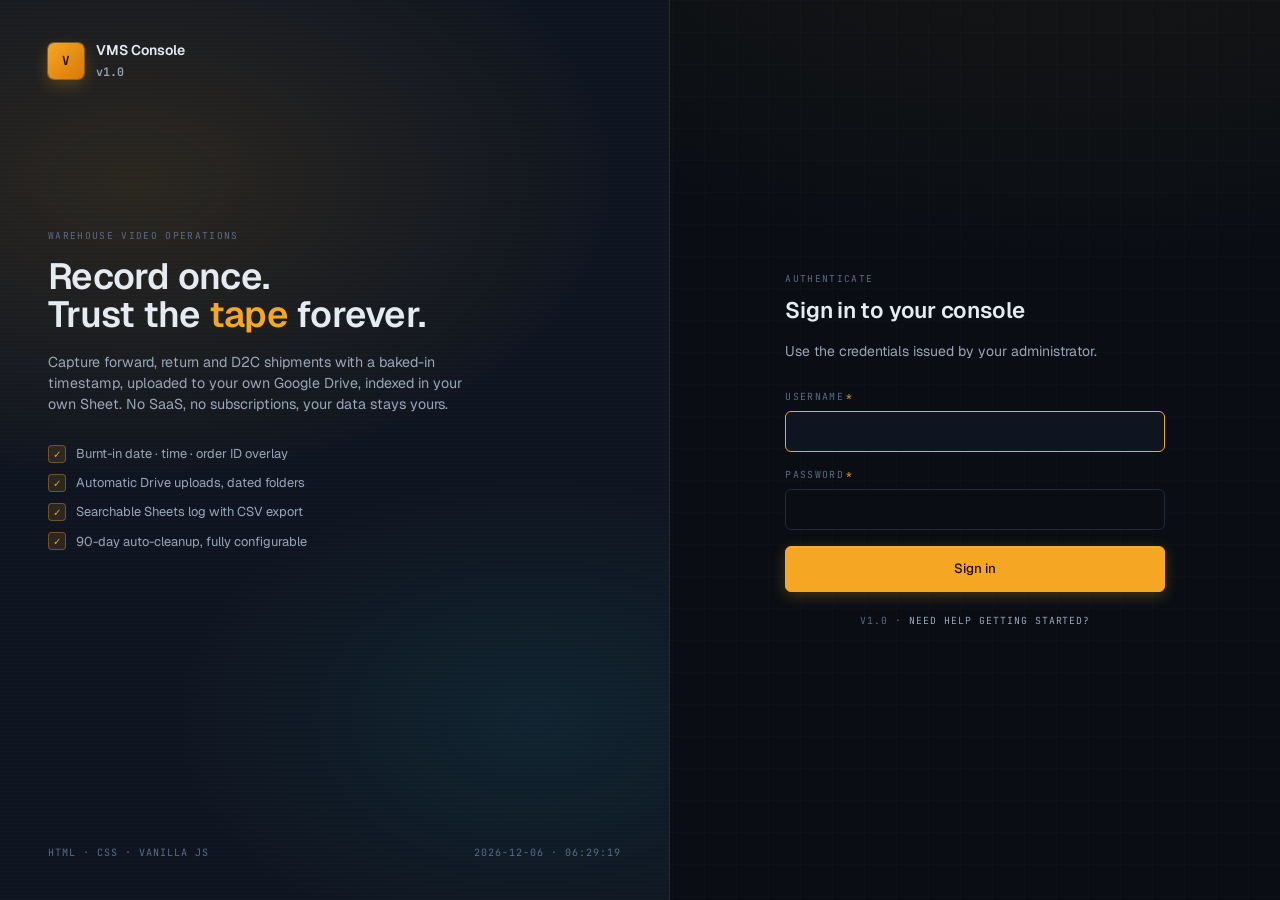
==== pages/dashboard.html @ 7dedce04 "Add files via upload" ====
<!DOCTYPE html>
<html lang="en">
<head>
  <meta charset="UTF-8" />
  <meta name="viewport" content="width=device-width, initial-scale=1.0" />
  <meta name="theme-color" content="#0a0e14" />
  <title>Dashboard · VMS Console</title>
  <link rel="stylesheet" href="../css/main.css" />
</head>
<body>
  <div id="shell"></div>

  <script src="../js/config.js"></script>
  <script src="../js/ui.js"></script>
  <script src="../js/api.js"></script>
  <script src="../js/auth.js"></script>
  <script src="../js/shell.js"></script>
  <script src="../js/page-dashboard.js"></script>
</body>
</html>
---- css/main.css ----
/* =============================================================================
 *  VMS  ·  MAIN STYLESHEET
 *  Industrial-console aesthetic. Dark surfaces, amber accent, monospaced data.
 * ============================================================================= */

/* ---------- fonts (free, hosted by Google) -------------------------------- */
@import url('https://fonts.googleapis.com/css2?family=Geist:wght@400;500;600;700&family=JetBrains+Mono:wght@400;500;600&display=swap');

/* ---------- design tokens ------------------------------------------------- */
:root {
  /* surfaces */
  --bg:           #0a0e14;
  --bg-elev-1:    #0f1520;
  --bg-elev-2:    #131b27;
  --bg-elev-3:    #1a2434;
  --surface-glass: rgba(19, 27, 39, .72);

  /* lines */
  --line:         #1f2a3a;
  --line-strong:  #2d3b52;

  /* text */
  --text:         #e6ebf2;
  --text-dim:     #9aa6b8;
  --text-mute:    #5d6b80;

  /* accents */
  --accent:       #f5a623;      /* industrial amber */
  --accent-soft:  rgba(245, 166, 35, .12);
  --accent-line:  rgba(245, 166, 35, .35);

  --cyan:         #22d3ee;      /* live / recording */
  --cyan-soft:    rgba(34, 211, 238, .12);

  --ok:           #34d399;
  --ok-soft:      rgba(52, 211, 153, .12);
  --warn:         #fbbf24;
  --danger:       #f87171;
  --danger-soft:  rgba(248, 113, 113, .12);

  /* effects */
  --shadow-sm: 0 1px 2px rgba(0,0,0,.4);
  --shadow-md: 0 4px 14px rgba(0,0,0,.45), 0 1px 2px rgba(0,0,0,.3);
  --shadow-lg: 0 20px 50px rgba(0,0,0,.55), 0 2px 4px rgba(0,0,0,.4);

  --radius:    6px;
  --radius-lg: 10px;

  --font-sans: 'Geist', system-ui, -apple-system, 'Segoe UI', sans-serif;
  --font-mono: 'JetBrains Mono', ui-monospace, 'SF Mono', Menlo, monospace;
}

/* ---------- reset --------------------------------------------------------- */
*, *::before, *::after { box-sizing: border-box; }
html, body {
  margin: 0; padding: 0;
  background: var(--bg); color: var(--text);
  font-family: var(--font-sans);
  font-size: 14px; line-height: 1.5;
  -webkit-font-smoothing: antialiased;
  min-height: 100vh;
}
body {
  background-image:
    radial-gradient(1200px 600px at 85% -10%, rgba(245,166,35,.05), transparent 60%),
    radial-gradient(900px 500px at -10% 110%, rgba(34,211,238,.04), transparent 60%),
    linear-gradient(var(--bg), var(--bg));
  background-attachment: fixed;
}
a       { color: var(--accent); text-decoration: none; }
a:hover { text-decoration: underline; }
button  { font: inherit; cursor: pointer; }
input, select, textarea { font: inherit; color: inherit; }
img, video, canvas { display: block; max-width: 100%; }

/* faint grid texture — adds the "console" feel without being noisy */
body::before {
  content: ''; position: fixed; inset: 0; pointer-events: none; z-index: 0;
  background-image:
    linear-gradient(rgba(255,255,255,.014) 1px, transparent 1px),
    linear-gradient(90deg, rgba(255,255,255,.014) 1px, transparent 1px);
  background-size: 32px 32px;
}

/* ---------- typography ---------------------------------------------------- */
h1, h2, h3, h4 { margin: 0; font-weight: 600; letter-spacing: -.01em; }
h1 { font-size: 1.6rem; }
h2 { font-size: 1.2rem; }
h3 { font-size: 1rem;   }
.mono   { font-family: var(--font-mono); }
.kbd    { font-family: var(--font-mono); font-size: .8em;
          background: var(--bg-elev-2); padding: 2px 6px; border: 1px solid var(--line);
          border-radius: 4px; }
.eyebrow{ font-family: var(--font-mono); font-size: .68rem;
          text-transform: uppercase; letter-spacing: .14em; color: var(--text-mute); }
.dim    { color: var(--text-dim); }

/* ---------- layout shell -------------------------------------------------- */
.app {
  display: grid;
  grid-template-columns: 240px 1fr;
  min-height: 100vh;
  position: relative; z-index: 1;
}
.app.no-sidebar { grid-template-columns: 1fr; }

/* SIDEBAR */
.sidebar {
  background: var(--bg-elev-1);
  border-right: 1px solid var(--line);
  display: flex; flex-direction: column;
  position: sticky; top: 0; height: 100vh;
}
.brand {
  padding: 18px 18px 22px;
  border-bottom: 1px solid var(--line);
  display: flex; align-items: center; gap: 10px;
}
.brand-mark {
  width: 30px; height: 30px; border-radius: 6px;
  background: linear-gradient(135deg, var(--accent), #d97706);
  display: grid; place-items: center;
  color: #1a1100; font-weight: 700; font-family: var(--font-mono);
  box-shadow: 0 0 0 1px rgba(245,166,35,.4), 0 6px 16px rgba(245,166,35,.25);
}
.brand-name { font-weight: 600; line-height: 1.1; }
.brand-name small { display: block; color: var(--text-mute); font-weight: 400; font-size: .7rem;
                    font-family: var(--font-mono); letter-spacing: .12em; text-transform: uppercase; }

.nav { padding: 12px 8px; flex: 1; overflow-y: auto; }
.nav-section { margin-bottom: 18px; }
.nav-label   { padding: 6px 12px; font-family: var(--font-mono); font-size: .65rem;
               text-transform: uppercase; letter-spacing: .14em; color: var(--text-mute); }
.nav-item {
  display: flex; align-items: center; gap: 10px;
  padding: 8px 12px; margin: 2px 0; border-radius: var(--radius);
  color: var(--text-dim); cursor: pointer; user-select: none;
  border: 1px solid transparent;
  transition: background .12s, color .12s, border-color .12s;
}
.nav-item:hover { background: var(--bg-elev-2); color: var(--text); }
.nav-item.active {
  background: var(--accent-soft);
  color: var(--accent);
  border-color: var(--accent-line);
}
.nav-item .ic { width: 16px; height: 16px; flex: 0 0 16px; opacity: .9; }

.sidebar-footer {
  border-top: 1px solid var(--line);
  padding: 12px;
}
.user-chip {
  display: flex; align-items: center; gap: 10px;
  padding: 8px; border-radius: var(--radius);
  background: var(--bg-elev-2);
}
.avatar {
  width: 30px; height: 30px; border-radius: 50%;
  background: var(--bg-elev-3); color: var(--accent);
  display: grid; place-items: center;
  font-family: var(--font-mono); font-weight: 600; font-size: .8rem;
}
.user-chip .meta  { flex: 1; line-height: 1.15; min-width: 0; }
.user-chip .name  { font-weight: 500; overflow: hidden; text-overflow: ellipsis; white-space: nowrap; }
.user-chip .role  { color: var(--text-mute); font-family: var(--font-mono); font-size: .68rem;
                    letter-spacing: .12em; text-transform: uppercase; }

/* MAIN */
.main { display: flex; flex-direction: column; min-width: 0; }
.topbar {
  height: 56px; padding: 0 24px;
  display: flex; align-items: center; gap: 16px;
  border-bottom: 1px solid var(--line);
  background: var(--surface-glass);
  backdrop-filter: blur(8px);
  position: sticky; top: 0; z-index: 10;
}
.topbar .crumbs { font-family: var(--font-mono); font-size: .8rem; color: var(--text-dim); }
.topbar .crumbs b { color: var(--text); font-weight: 500; }
.topbar .spacer { flex: 1; }
.status-pill {
  display: inline-flex; align-items: center; gap: 8px;
  padding: 4px 10px; border: 1px solid var(--line); border-radius: 999px;
  font-family: var(--font-mono); font-size: .72rem; color: var(--text-dim);
}
.status-pill .dot { width: 6px; height: 6px; border-radius: 50%; background: var(--ok);
                    box-shadow: 0 0 0 3px var(--ok-soft); }
.status-pill.off .dot { background: var(--danger); box-shadow: 0 0 0 3px var(--danger-soft); }

.content { padding: 24px; max-width: 1400px; width: 100%; }

/* ---------- cards & panels ----------------------------------------------- */
.card {
  background: var(--bg-elev-1);
  border: 1px solid var(--line);
  border-radius: var(--radius-lg);
  overflow: hidden;
}
.card-head {
  padding: 14px 18px;
  border-bottom: 1px solid var(--line);
  display: flex; align-items: center; gap: 12px;
}
.card-head h2 { flex: 1; font-size: 1rem; }
.card-body { padding: 18px; }
.card-foot { padding: 12px 18px; border-top: 1px solid var(--line); background: var(--bg); }

.panel {
  background: var(--bg-elev-1);
  border: 1px solid var(--line);
  border-radius: var(--radius-lg);
  padding: 20px;
}

.grid { display: grid; gap: 16px; }
.grid.cols-2 { grid-template-columns: repeat(2, 1fr); }
.grid.cols-3 { grid-template-columns: repeat(3, 1fr); }
.grid.cols-4 { grid-template-columns: repeat(4, 1fr); }
@media (max-width: 900px) {
  .grid.cols-2, .grid.cols-3, .grid.cols-4 { grid-template-columns: 1fr 1fr; }
}
@media (max-width: 600px) {
  .grid.cols-2, .grid.cols-3, .grid.cols-4 { grid-template-columns: 1fr; }
}

/* ---------- stat card ---------------------------------------------------- */
.stat {
  background: var(--bg-elev-1);
  border: 1px solid var(--line);
  border-radius: var(--radius-lg);
  padding: 16px 18px;
  position: relative;
  overflow: hidden;
}
.stat .label { font-family: var(--font-mono); font-size: .68rem;
                text-transform: uppercase; letter-spacing: .14em; color: var(--text-mute); }
.stat .value { font-family: var(--font-mono); font-size: 2rem; font-weight: 600; margin-top: 6px;
                letter-spacing: -.02em; }
.stat .delta { font-size: .78rem; color: var(--text-dim); margin-top: 4px; }
.stat .delta.up { color: var(--ok); }
.stat .delta.down { color: var(--danger); }
.stat::after {
  content: ''; position: absolute; right: -30px; top: -30px;
  width: 100px; height: 100px; border-radius: 50%;
  background: radial-gradient(circle, var(--accent-soft), transparent 70%);
  pointer-events: none;
}

/* ---------- forms -------------------------------------------------------- */
.field { margin-bottom: 14px; }
.field label {
  display: block;
  font-family: var(--font-mono); font-size: .7rem;
  text-transform: uppercase; letter-spacing: .14em; color: var(--text-mute);
  margin-bottom: 6px;
}
.field label .req { color: var(--accent); margin-left: 2px; }
.input, .select, .textarea {
  width: 100%;
  padding: 9px 12px;
  background: var(--bg);
  border: 1px solid var(--line);
  border-radius: var(--radius);
  color: var(--text);
  transition: border-color .15s, background .15s;
}
.input:focus, .select:focus, .textarea:focus {
  outline: none;
  border-color: var(--accent);
  background: var(--bg-elev-1);
}
.textarea { resize: vertical; min-height: 70px; }
.input.invalid, .select.invalid { border-color: var(--danger); }
.field-hint { color: var(--text-mute); font-size: .78rem; margin-top: 4px; }
.field-error { color: var(--danger); font-size: .78rem; margin-top: 4px; display: none; }
.field.has-error .field-error { display: block; }

/* ---------- buttons ------------------------------------------------------ */
.btn {
  display: inline-flex; align-items: center; gap: 8px;
  padding: 8px 14px;
  background: var(--bg-elev-2);
  border: 1px solid var(--line);
  color: var(--text);
  border-radius: var(--radius);
  font-weight: 500;
  transition: all .15s;
}
.btn:hover     { background: var(--bg-elev-3); border-color: var(--line-strong); }
.btn:active    { transform: translateY(1px); }
.btn:disabled  { opacity: .5; cursor: not-allowed; }
.btn.primary {
  background: var(--accent); color: #1a1100;
  border-color: var(--accent);
  box-shadow: 0 1px 0 rgba(255,255,255,.15) inset, 0 4px 14px rgba(245,166,35,.25);
}
.btn.primary:hover  { background: #ffb734; }
.btn.danger {
  background: transparent; color: var(--danger); border-color: rgba(248,113,113,.35);
}
.btn.danger:hover   { background: var(--danger-soft); }
.btn.ghost  { background: transparent; border-color: var(--line); }
.btn.lg     { padding: 12px 20px; font-size: .95rem; }
.btn.icon   { padding: 8px; aspect-ratio: 1; justify-content: center; }
.btn-group  { display: inline-flex; gap: 8px; flex-wrap: wrap; }

/* ---------- table -------------------------------------------------------- */
.table-wrap { overflow-x: auto; }
.table { width: 100%; border-collapse: collapse; font-size: .88rem; }
.table th, .table td { padding: 10px 12px; text-align: left;
                       border-bottom: 1px solid var(--line); }
.table th { font-family: var(--font-mono); font-size: .68rem;
            text-transform: uppercase; letter-spacing: .14em;
            color: var(--text-mute); font-weight: 500; background: var(--bg); }
.table tbody tr:hover { background: var(--bg-elev-2); }
.table td.mono { font-family: var(--font-mono); color: var(--text-dim); }

.tag {
  display: inline-flex; align-items: center; gap: 5px;
  padding: 2px 8px; font-family: var(--font-mono); font-size: .68rem;
  border-radius: 4px; letter-spacing: .06em;
  background: var(--bg-elev-2); border: 1px solid var(--line);
  color: var(--text-dim);
}
.tag.ok      { background: var(--ok-soft);    color: var(--ok);    border-color: rgba(52,211,153,.3); }
.tag.warn    { background: var(--accent-soft);color: var(--accent);border-color: var(--accent-line); }
.tag.danger  { background: var(--danger-soft);color: var(--danger);border-color: rgba(248,113,113,.3); }
.tag.cyan    { background: var(--cyan-soft);  color: var(--cyan);  border-color: rgba(34,211,238,.3); }

/* ---------- toasts ------------------------------------------------------- */
.toasts {
  position: fixed; bottom: 18px; right: 18px; z-index: 9999;
  display: flex; flex-direction: column; gap: 8px;
  max-width: 360px;
}
.toast {
  background: var(--bg-elev-2);
  border: 1px solid var(--line);
  border-left: 3px solid var(--accent);
  padding: 12px 14px;
  border-radius: var(--radius);
  box-shadow: var(--shadow-lg);
  animation: slide-in .25s ease-out;
}
.toast.ok      { border-left-color: var(--ok); }
.toast.danger  { border-left-color: var(--danger); }
.toast .t-title{ font-weight: 500; }
.toast .t-body { color: var(--text-dim); font-size: .85rem; margin-top: 2px; }
@keyframes slide-in {
  from { transform: translateX(20px); opacity: 0; }
  to   { transform: translateX(0);    opacity: 1; }
}

/* ---------- modal -------------------------------------------------------- */
.modal-back {
  position: fixed; inset: 0; background: rgba(0,0,0,.6);
  backdrop-filter: blur(4px);
  display: none; align-items: center; justify-content: center;
  z-index: 1000; padding: 16px;
}
.modal-back.open { display: flex; }
.modal {
  background: var(--bg-elev-1);
  border: 1px solid var(--line-strong);
  border-radius: var(--radius-lg);
  box-shadow: var(--shadow-lg);
  width: 100%; max-width: 480px;
  animation: pop-in .18s ease-out;
}
.modal.lg { max-width: 720px; }
.modal-head { padding: 16px 20px; border-bottom: 1px solid var(--line);
              display: flex; align-items: center; gap: 12px; }
.modal-head h2 { flex: 1; }
.modal-body { padding: 20px; }
.modal-foot { padding: 14px 20px; border-top: 1px solid var(--line);
              display: flex; justify-content: flex-end; gap: 8px; background: var(--bg); }
@keyframes pop-in {
  from { transform: scale(.96); opacity: 0; }
  to   { transform: scale(1);   opacity: 1; }
}

/* ---------- progress bar ------------------------------------------------- */
.progress {
  width: 100%; height: 6px; background: var(--bg-elev-3); border-radius: 999px;
  overflow: hidden;
}
.progress .bar {
  height: 100%; width: 0%;
  background: linear-gradient(90deg, var(--accent), #f97316);
  transition: width .2s ease;
}

/* ---------- spinner ------------------------------------------------------ */
.spinner {
  width: 16px; height: 16px;
  border: 2px solid var(--bg-elev-3);
  border-top-color: var(--accent);
  border-radius: 50%;
  animation: spin .7s linear infinite;
  display: inline-block;
}
@keyframes spin { to { transform: rotate(360deg); } }

/* ---------- icon button (close) ------------------------------------------ */
.x-btn {
  background: transparent; border: 0; color: var(--text-mute);
  font-size: 1.2rem; line-height: 1; padding: 4px 8px; border-radius: 4px;
}
.x-btn:hover { color: var(--text); background: var(--bg-elev-2); }

/* ---------- empty state -------------------------------------------------- */
.empty {
  padding: 60px 20px; text-align: center; color: var(--text-mute);
}
.empty .mark {
  width: 48px; height: 48px; margin: 0 auto 12px;
  border: 1px dashed var(--line-strong); border-radius: 50%;
  display: grid; place-items: center; color: var(--text-dim);
  font-family: var(--font-mono);
}

/* ---------- utility ------------------------------------------------------ */
.row     { display: flex; align-items: center; gap: 10px; }
.row.between { justify-content: space-between; }
.col     { display: flex; flex-direction: column; gap: 10px; }
.flex-1  { flex: 1; }
.gap-sm  { gap: 6px; }
.gap-md  { gap: 12px; }
.gap-lg  { gap: 20px; }
.mt-sm   { margin-top: 8px; }
.mt-md   { margin-top: 16px; }
.mt-lg   { margin-top: 24px; }
.mb-sm   { margin-bottom: 8px; }
.mb-md   { margin-bottom: 16px; }
.mb-lg   { margin-bottom: 24px; }
.hidden  { display: none !important; }
.text-c  { text-align: center; }
.text-r  { text-align: right; }

/* ---------- mobile sidebar collapse -------------------------------------- */
.menu-toggle { display: none; background: transparent; border: 1px solid var(--line);
               color: var(--text); padding: 6px 10px; border-radius: 6px; }
@media (max-width: 900px) {
  .app { grid-template-columns: 1fr; }
  .sidebar {
    position: fixed; top: 0; left: 0; bottom: 0; width: 240px; z-index: 100;
    transform: translateX(-100%); transition: transform .2s;
  }
  .sidebar.open { transform: translateX(0); box-shadow: var(--shadow-lg); }
  .menu-toggle { display: inline-flex; }
  .content { padding: 16px; }
}

/* ---------- print -------------------------------------------------------- */
@media print {
  .sidebar, .topbar, .toasts { display: none; }
  body { background: white; color: black; }
}
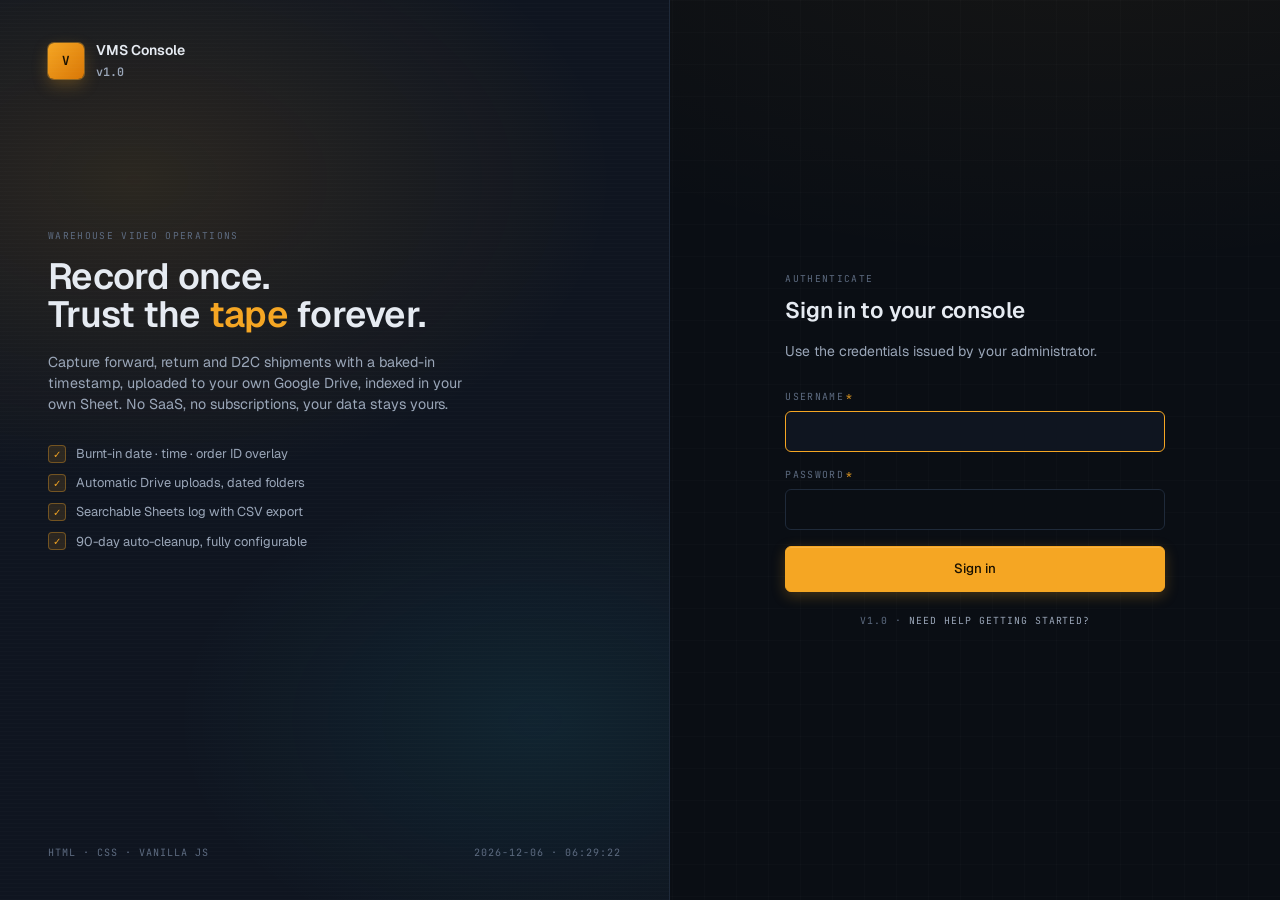
==== commit 22946ab8: "Add files via upload" ====
--- a/pages/dashboard.html
+++ b/pages/dashboard.html
@@ -15,6 +15,8 @@
   <script src="../js/api.js"></script>
   <script src="../js/auth.js"></script>
   <script src="../js/shell.js"></script>
+  <script src="../js/uploader.js"></script>
+  <script src="../js/upload-queue-ui.js"></script>
   <script src="../js/page-dashboard.js"></script>
 </body>
 </html>
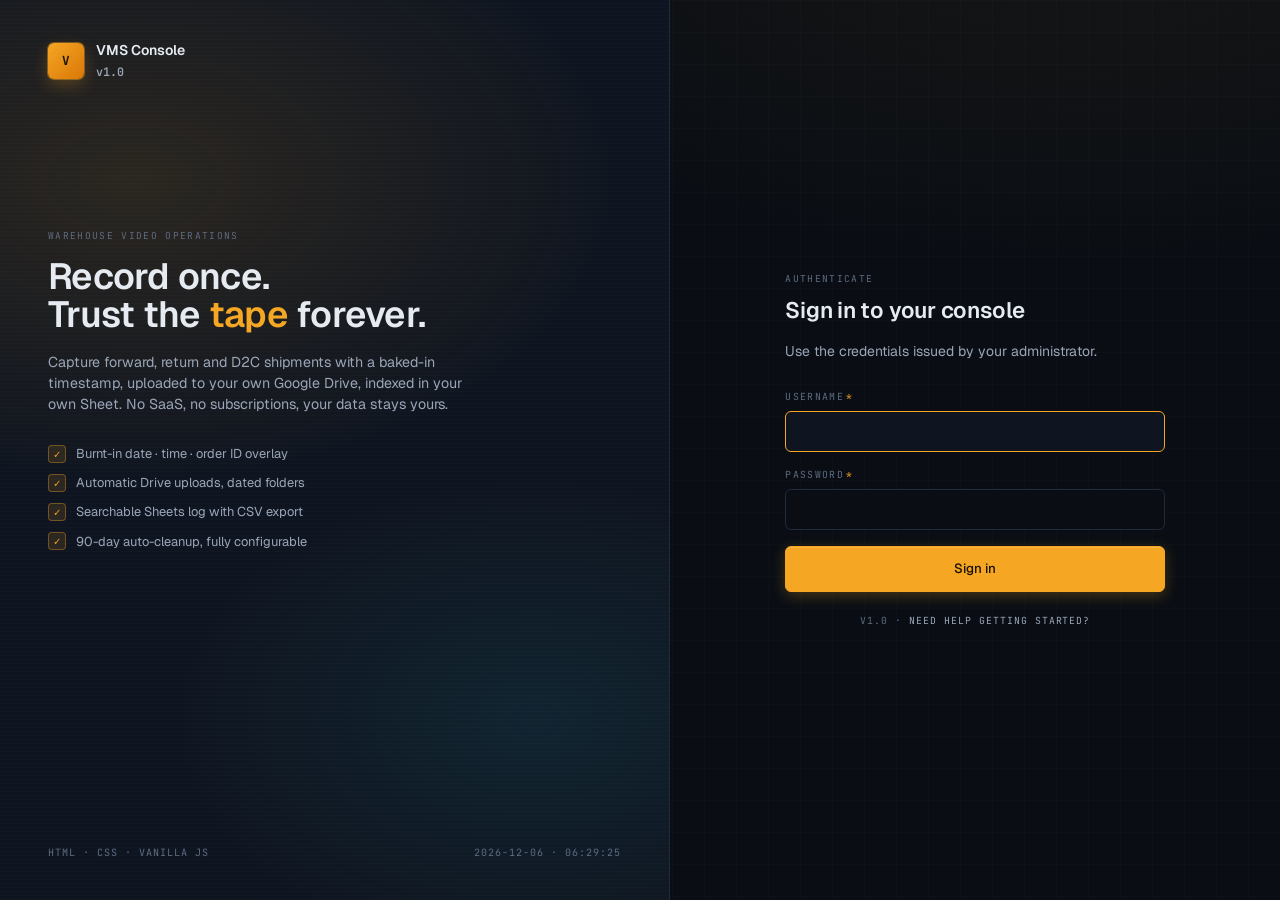
==== commit 73504146: "Add files via upload" ====
--- a/pages/dashboard.html
+++ b/pages/dashboard.html
@@ -15,8 +15,6 @@
   <script src="../js/api.js"></script>
   <script src="../js/auth.js"></script>
   <script src="../js/shell.js"></script>
-  <script src="../js/uploader.js"></script>
-  <script src="../js/upload-queue-ui.js"></script>
   <script src="../js/page-dashboard.js"></script>
 </body>
 </html>
